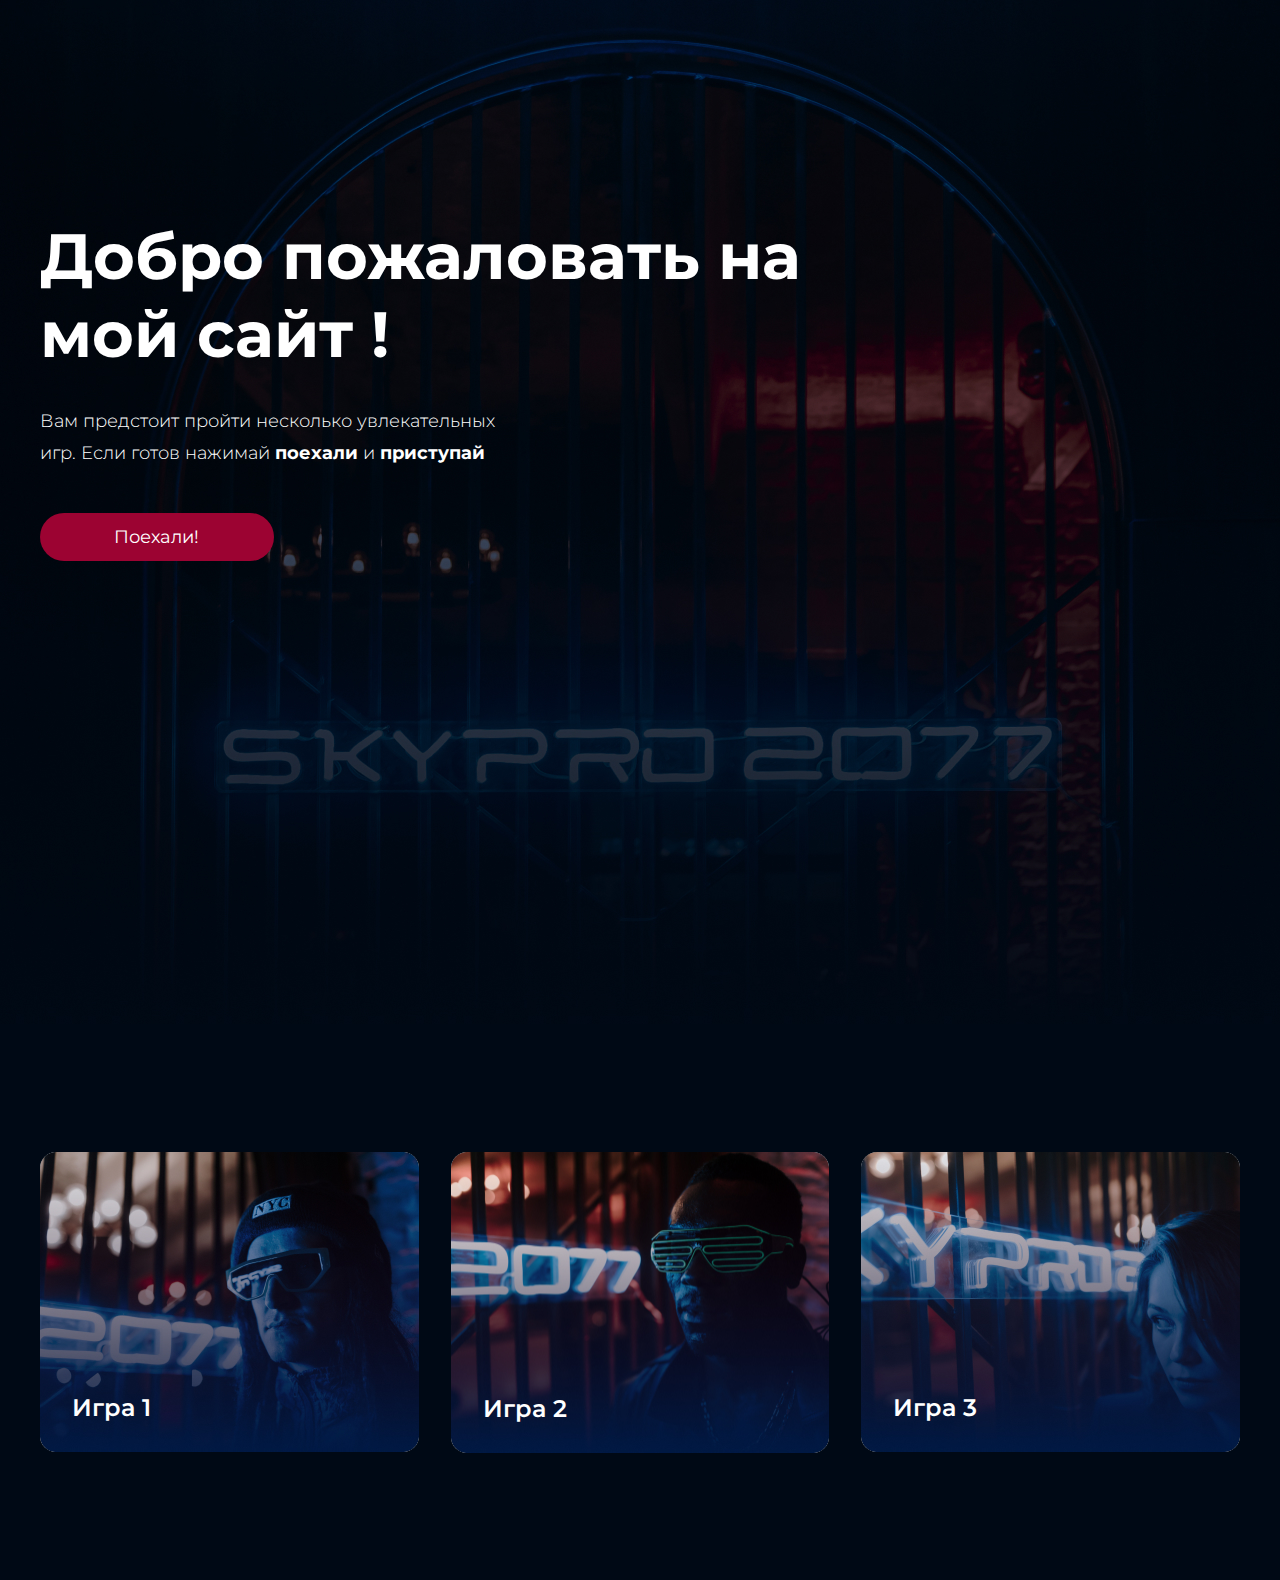
==== index.html @ 8328e09e "Выполнено hw_2" ====
<!DOCTYPE html>
<html lang="en">
<head>
    <meta charset="UTF-8">
    <meta name="viewport" content="width=device-width, initial-scale=1.0">
    <title>Maket</title>
    <link rel="preconnect" href="https://fonts.googleapis.com">
    <link rel="preconnect" href="https://fonts.gstatic.com" crossorigin>
    <link href="https://fonts.googleapis.com/css2?family=Montserrat:wght@300;400;600;700&display=swap" rel="stylesheet">
    <link rel="stylesheet" href="style.css">
</head>
<body>
 <div class="top center">
    <header class="header">
        <h1 class="header__title">Добро пожаловать на мой сайт !</h1>
        <p class="header__text">Вам предстоит пройти несколько увлекательных игр. Если готов нажимай <span class="white_color">поехали </span> и <span class="white_color">приступай</span></p>
        <a class="header__link" href="#">Поехали!</a>
    </header>
 </div>
 <div class="main center">
    <section class="list_of_games main__list_of_games">
        <div class="game">
            <div class="game__content">
                <a href="#"><img class="game__img" src="img/Rectangle 6.jpg" alt="picture"></a>
                <p class="game__text">Игра 1</p>
            </div>
        </div>
        <div class="game">
            <div class="game__content">
                <a href="#"><img class="game__img" src="img/Rectangle 7.jpg" alt="picture"></a>
                <p class="game__text">Игра 2</p>
            </div>
        </div>
        <div class="game">
            <div class="game__content">
                <a href="#"><img class="game__img" src="img/Rectangle 8.jpg" alt="picture"></a>
                <p class="game__text">Игра 3</p>
            </div>
        </div>
    </section>
    
 </div>
    <script src="script/hw-2.js"></script>
</body>
</html>
---- style.css ----
* {
  margin: 0;
  padding: 0;
  box-sizing: border-box;
}

::after,
::before {
  box-sizing: border-box;
}

a {
  text-decoration: none;
}

body {
  font-family: "Montserrat", sans-serif;
}

.white_color {
  font-weight: 700;
}

.center {
  padding-left: calc(50% - 600px);
  padding-right: calc(50% - 600px);
}

.top {
  background-image: url(img/Rectangle\ 1.jpg);
  background-position: center;
  background-size: cover;
  background-repeat: no-repeat;
  height: 1024px;
}

.header {
  padding-top: 217px;
}
.header__title {
  font-weight: 700;
  font-size: 64px;
  line-height: 78px;
  color: #FFFFFF;
  max-width: 788px;
  margin-bottom: 32px;
}
.header__text {
  font-weight: 300;
  font-size: 18px;
  line-height: 32px;
  color: #FFFFFF;
  max-width: 481px;
  margin-bottom: 44px;
}
.header__link {
  display: block;
  font-weight: 400;
  font-size: 18px;
  line-height: 22px;
  color: #FFFFFF;
  background-color: #9C0332;
  border-radius: 30px;
  padding: 13px 74px;
  width: 234px;
  height: 48px;
}

.main {
  background-color: #000915;
}

.main__list_of_games {
  padding-top: 128px;
  padding-bottom: 128px;
}

.list_of_games {
  display: grid;
  grid-template-columns: repeat(12, 1fr);
  gap: 32px;
}

.game {
  grid-column: span 4;
  max-height: 300px;
}
.game__content {
  position: relative;
}
.game__img {
  width: 100%;
  border-radius: 16px;
  -o-object-fit: cover;
     object-fit: cover;
}
.game__text {
  font-weight: 600;
  font-size: 24px;
  line-height: 32px;
  color: #FFFFFF;
  position: absolute;
  bottom: 32px;
  left: 32px;
  cursor: pointer;
}

@media (max-width: 425px) {
  .center {
    padding-left: 16px;
    padding-right: 16px;
  }
  .top {
    background-image: url(img/background_img_mobile.jpg);
    background-position: center;
    background-size: cover;
    background-repeat: no-repeat;
    height: 735px;
  }
  .header {
    display: flex;
    flex-direction: column;
    align-items: center;
    padding-top: 238px;
  }
  .header__title {
    font-size: 32px;
    line-height: 39px;
    text-align: center;
  }
  .header__text {
    font-size: 14px;
    line-height: 22px;
    text-align: center;
    width: 343px;
    margin-bottom: 32px;
  }
  .list_of_games {
    grid-template-columns: repeat(4, 1fr);
    justify-items: center;
  }
  .game {
    width: 343px;
  }
}
@media (max-width: 374px) {
  .game {
    width: 288px;
  }
}
@media (min-width: 1024px) {
  .header__link {
    transition: 0.3s;
  }
  .header__link:hover {
    background-color: #EB443F;
  }
  .header__link:active {
    transform: scale(1.02);
  }
  .game {
    transition: 0.3s;
  }
  .game:hover {
    border: 3px solid #44D2FF;
    border-radius: 16px;
    transform: translateY(-20px);
  }
  .game:active {
    transform: scale(1.02);
  }
}/*# sourceMappingURL=style.css.map */
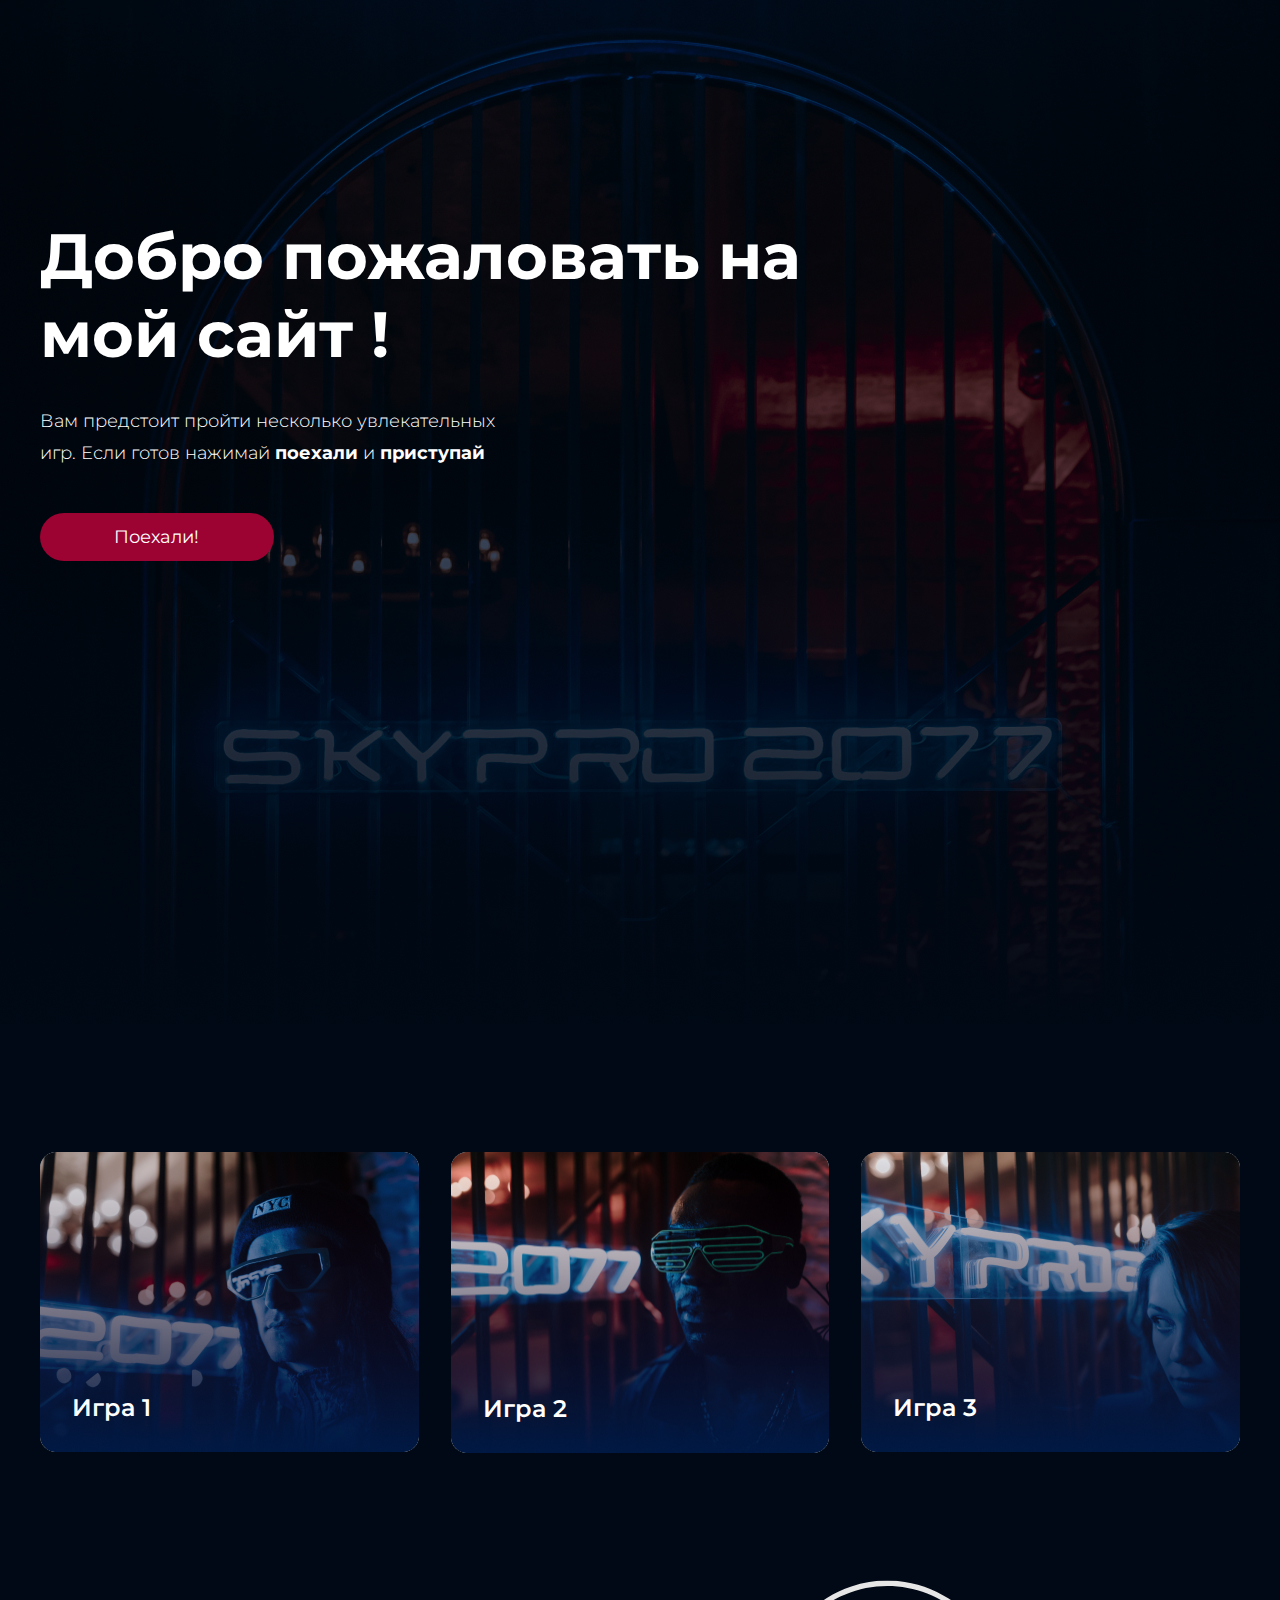
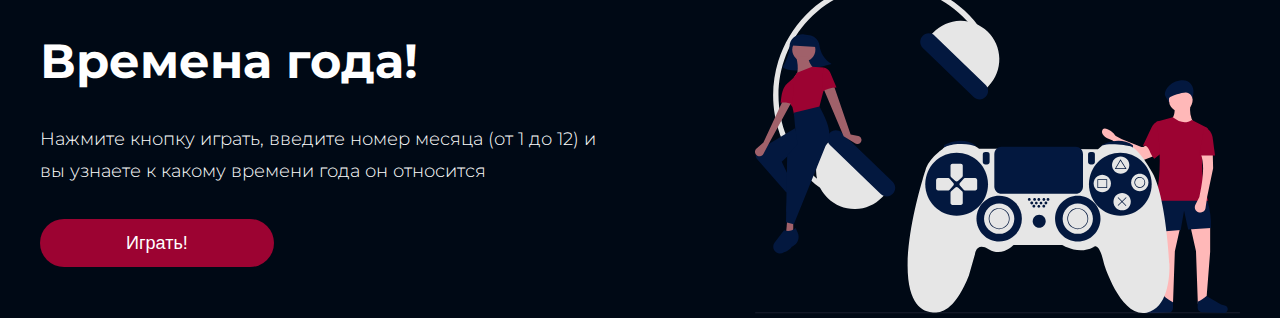
==== commit 1cd824d9: "Выполненно HW-3" ====
--- a/index.html
+++ b/index.html
@@ -15,15 +15,15 @@
     <header class="header">
         <h1 class="header__title">Добро пожаловать на мой сайт !</h1>
         <p class="header__text">Вам предстоит пройти несколько увлекательных игр. Если готов нажимай <span class="white_color">поехали </span> и <span class="white_color">приступай</span></p>
-        <a class="header__link" href="#">Поехали!</a>
+        <a class="header__link" href="#link">Поехали!</a>
     </header>
  </div>
  <div class="main center">
-    <section class="list_of_games main__list_of_games">
+    <section id="link" class="list_of_games main__list_of_games">
         <div class="game">
             <div class="game__content">
                 <a href="#"><img class="game__img" src="img/Rectangle 6.jpg" alt="picture"></a>
-                <p class="game__text">Игра 1</p>
+                <p class="game__text">Игра 1</з>
             </div>
         </div>
         <div class="game">
@@ -38,9 +38,17 @@
                 <p class="game__text">Игра 3</p>
             </div>
         </div>
-    </section>
-    
+    </section>  
+    <section class="about_game main__about_game">
+        <div class="about_game__left">
+            <h2 class="about_game__title">Времена года!</h2>
+            <p class="about_game__text">Нажмите кнопку играть, введите номер месяца (от 1 до 12) и вы узнаете к какому времени года он относится</p>
+            <button class="about_game__button">Играть!</button>
+        </div>
+        <div class="about_game__right">
+            <img class="about_game__img" src="img/undraw_video_game_night.svg" alt="Game_picture">
+        </div>
+    </section>  
  </div>
-    <script src="script/hw-2.js"></script>
 </body>
 </html>--- a/style.css
+++ b/style.css
@@ -105,6 +105,53 @@
   cursor: pointer;
 }
 
+.about_game {
+  display: flex;
+  flex-wrap: wrap;
+  justify-content: space-between;
+  align-items: center;
+}
+.about_game__left {
+  display: flex;
+  flex-direction: column;
+  gap: 32px;
+}
+.about_game__right {
+  width: 485px;
+}
+.about_game__img {
+  width: 100%;
+  -o-object-fit: cover;
+     object-fit: cover;
+}
+.about_game__title {
+  font-weight: 700;
+  font-size: 48px;
+  line-height: 59px;
+  color: #FFFFFF;
+}
+.about_game__text {
+  font-weight: 300;
+  font-size: 18px;
+  line-height: 32px;
+  color: #FFFFFF;
+  max-width: 584px;
+}
+.about_game__button {
+  border: none;
+  display: block;
+  font-weight: 400;
+  font-size: 18px;
+  line-height: 22px;
+  color: #FFFFFF;
+  background-color: #9C0332;
+  border-radius: 30px;
+  padding: 13px 74px;
+  width: 234px;
+  height: 48px;
+  cursor: pointer;
+}
+
 @media (max-width: 425px) {
   .center {
     padding-left: 16px;
@@ -123,6 +170,12 @@
     align-items: center;
     padding-top: 238px;
   }
+  .header__link {
+    transition: 0.3s;
+  }
+  .header__link:active {
+    transform: scale(1.02);
+  }
   .header__title {
     font-size: 32px;
     line-height: 39px;
@@ -141,6 +194,37 @@
   }
   .game {
     width: 343px;
+    transition: all 0.3s ease-in-out;
+  }
+  .game:active {
+    transform: scale(1.02);
+  }
+  .about_game {
+    flex-direction: column;
+    align-items: center;
+    gap: 64px;
+  }
+  .about_game__left {
+    align-items: center;
+  }
+  .about_game__right {
+    width: 344px;
+  }
+  .about_game__title {
+    font-size: 32px;
+    line-height: 39px;
+  }
+  .about_game__text {
+    font-size: 14px;
+    line-height: 22px;
+    text-align: center;
+    width: 343px;
+  }
+  .about_game__button {
+    transition: all 0.3s ease-in-out;
+  }
+  .about_game__button:active {
+    transform: scale(1.02);
   }
 }
 @media (max-width: 374px) {
@@ -159,7 +243,7 @@
     transform: scale(1.02);
   }
   .game {
-    transition: 0.3s;
+    transition: all 0.3s ease-in-out;
   }
   .game:hover {
     border: 3px solid #44D2FF;
@@ -169,4 +253,13 @@
   .game:active {
     transform: scale(1.02);
   }
+  .about_game__button {
+    transition: all 0.3s ease-in-out;
+  }
+  .about_game__button:hover {
+    background-color: #EB443F;
+  }
+  .about_game__button:active {
+    transform: scale(1.02);
+  }
 }/*# sourceMappingURL=style.css.map */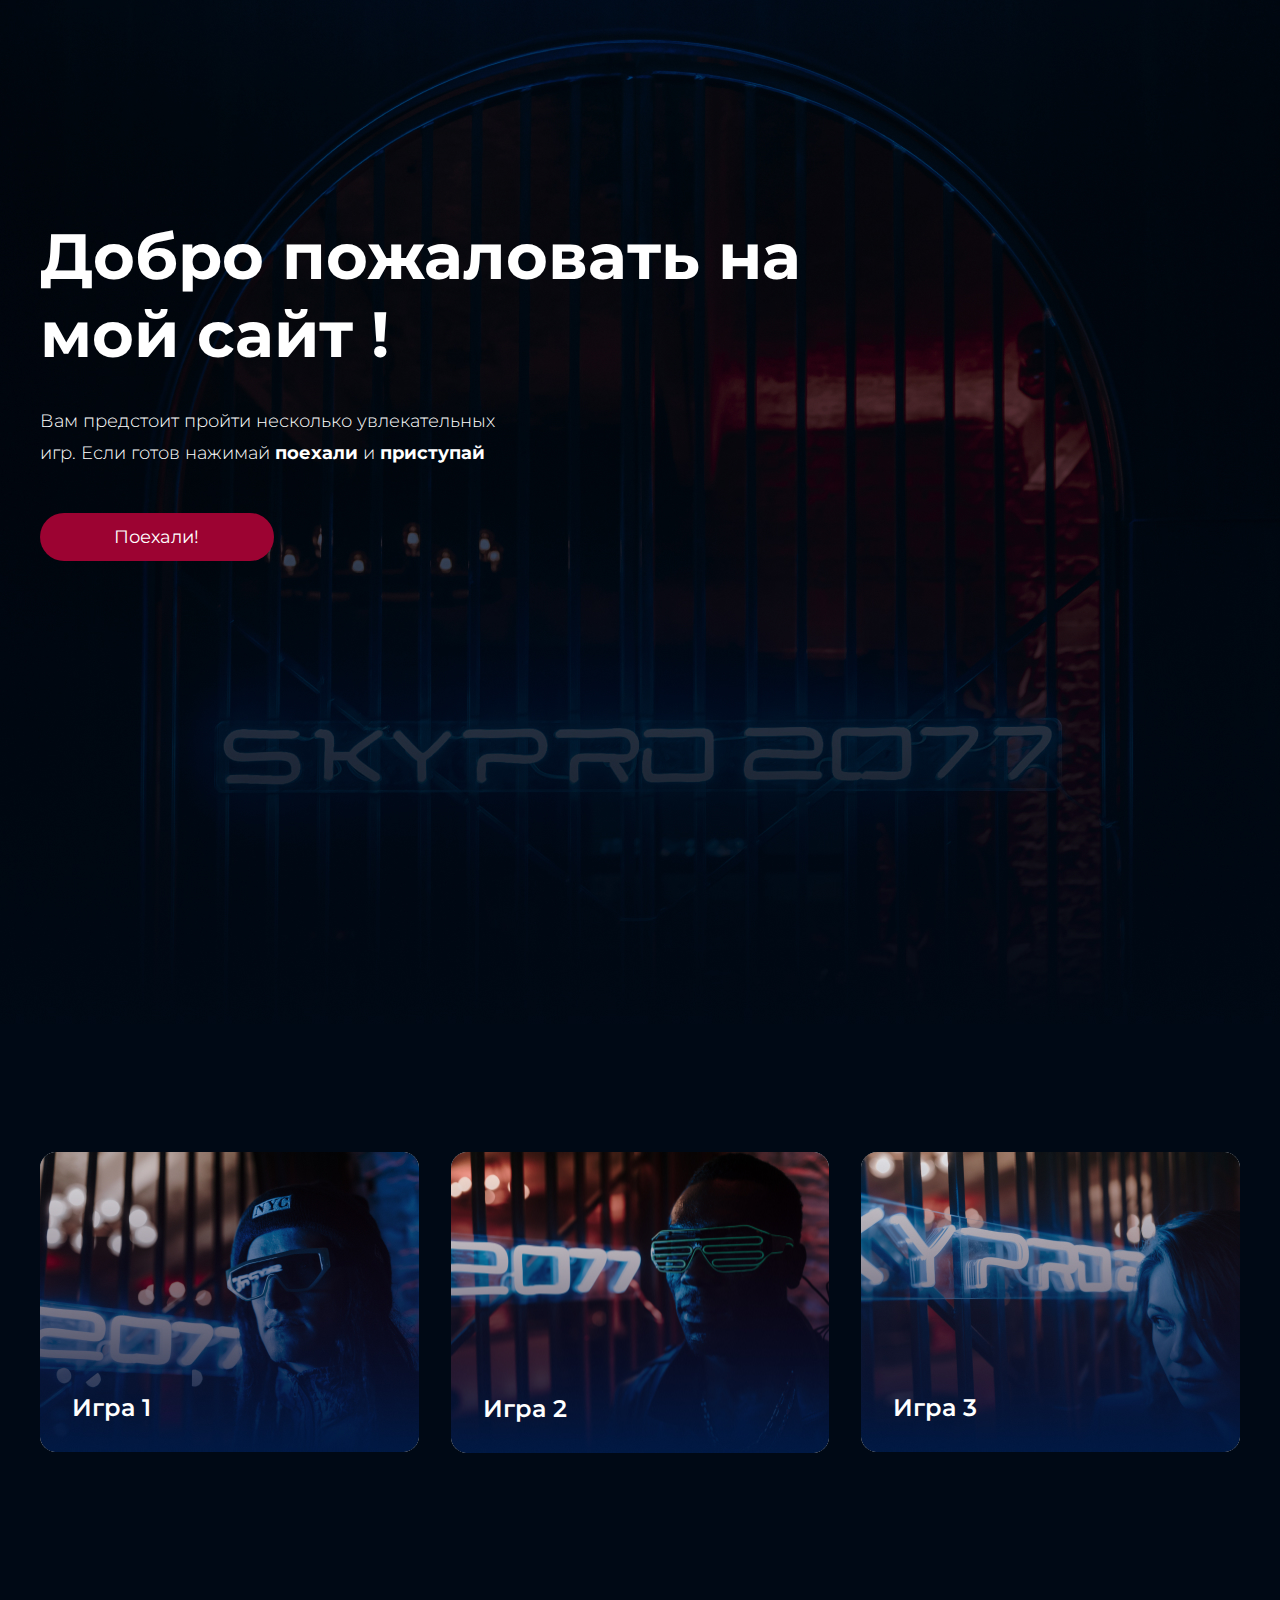
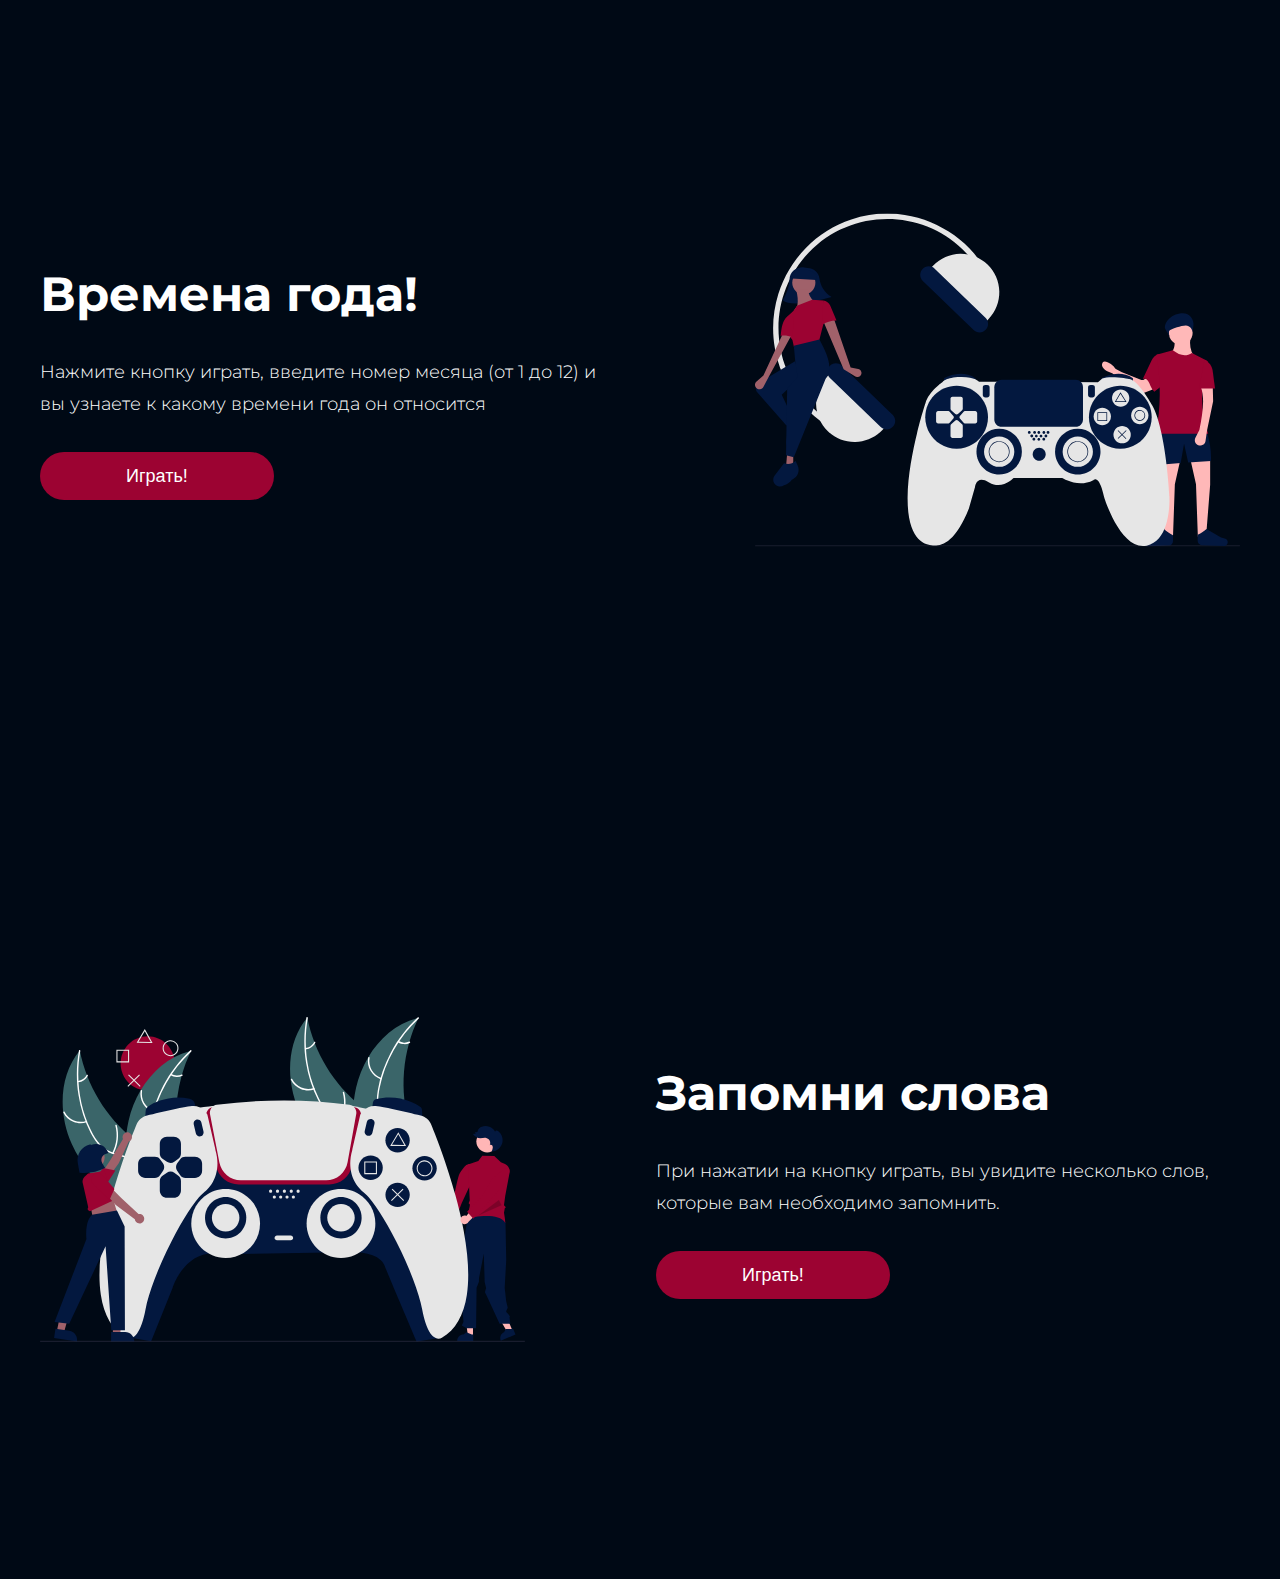
==== commit 01ae1207: "Выполнено задание HW-4" ====
--- a/index.html
+++ b/index.html
@@ -22,13 +22,13 @@
     <section id="link" class="list_of_games main__list_of_games">
         <div class="game">
             <div class="game__content">
-                <a href="#"><img class="game__img" src="img/Rectangle 6.jpg" alt="picture"></a>
+                <a href="#first-game"><img class="game__img" src="img/Rectangle 6.jpg" alt="picture"></a>
                 <p class="game__text">Игра 1</з>
             </div>
         </div>
         <div class="game">
             <div class="game__content">
-                <a href="#"><img class="game__img" src="img/Rectangle 7.jpg" alt="picture"></a>
+                <a href="#second-game"><img class="game__img" src="img/Rectangle 7.jpg" alt="picture"></a>
                 <p class="game__text">Игра 2</p>
             </div>
         </div>
@@ -39,7 +39,7 @@
             </div>
         </div>
     </section>  
-    <section class="about_game main__about_game">
+    <section class="about_game main__about_game" id="first-game">
         <div class="about_game__left">
             <h2 class="about_game__title">Времена года!</h2>
             <p class="about_game__text">Нажмите кнопку играть, введите номер месяца (от 1 до 12) и вы узнаете к какому времени года он относится</p>
@@ -49,6 +49,16 @@
             <img class="about_game__img" src="img/undraw_video_game_night.svg" alt="Game_picture">
         </div>
     </section>  
+    <section class="about_game main__about_game main__about_game_reverse" id="second-game">
+        <div class="about_game__left">
+            <h2 class="about_game__title">Запомни слова</h2>
+            <p class="about_game__text">При нажатии на кнопку играть, вы увидите несколько слов, которые вам необходимо запомнить.</p>
+            <button class="about_game__button">Играть!</button>
+        </div>
+        <div class="about_game__right">
+            <img class="about_game__img" src="img/undraw_gaming.svg" alt="Game_picture">
+        </div>
+    </section>  
  </div>
 </body>
 </html>--- a/style.css
+++ b/style.css
@@ -105,6 +105,14 @@
   cursor: pointer;
 }
 
+.main__about_game {
+  padding-top: 233px;
+  padding-bottom: 233px;
+}
+.main__about_game_reverse {
+  flex-direction: row-reverse;
+}
+
 .about_game {
   display: flex;
   flex-wrap: wrap;
@@ -199,6 +207,10 @@
   .game:active {
     transform: scale(1.02);
   }
+  .main__about_game {
+    padding-top: 51px;
+    padding-bottom: 85px;
+  }
   .about_game {
     flex-direction: column;
     align-items: center;
@@ -228,7 +240,19 @@
   }
 }
 @media (max-width: 374px) {
+  .header__text {
+    width: 288px;
+  }
   .game {
+    width: 288px;
+  }
+  .about_game__left {
+    width: 288px;
+  }
+  .about_game__text {
+    width: 283px;
+  }
+  .about_game__right {
     width: 288px;
   }
 }
